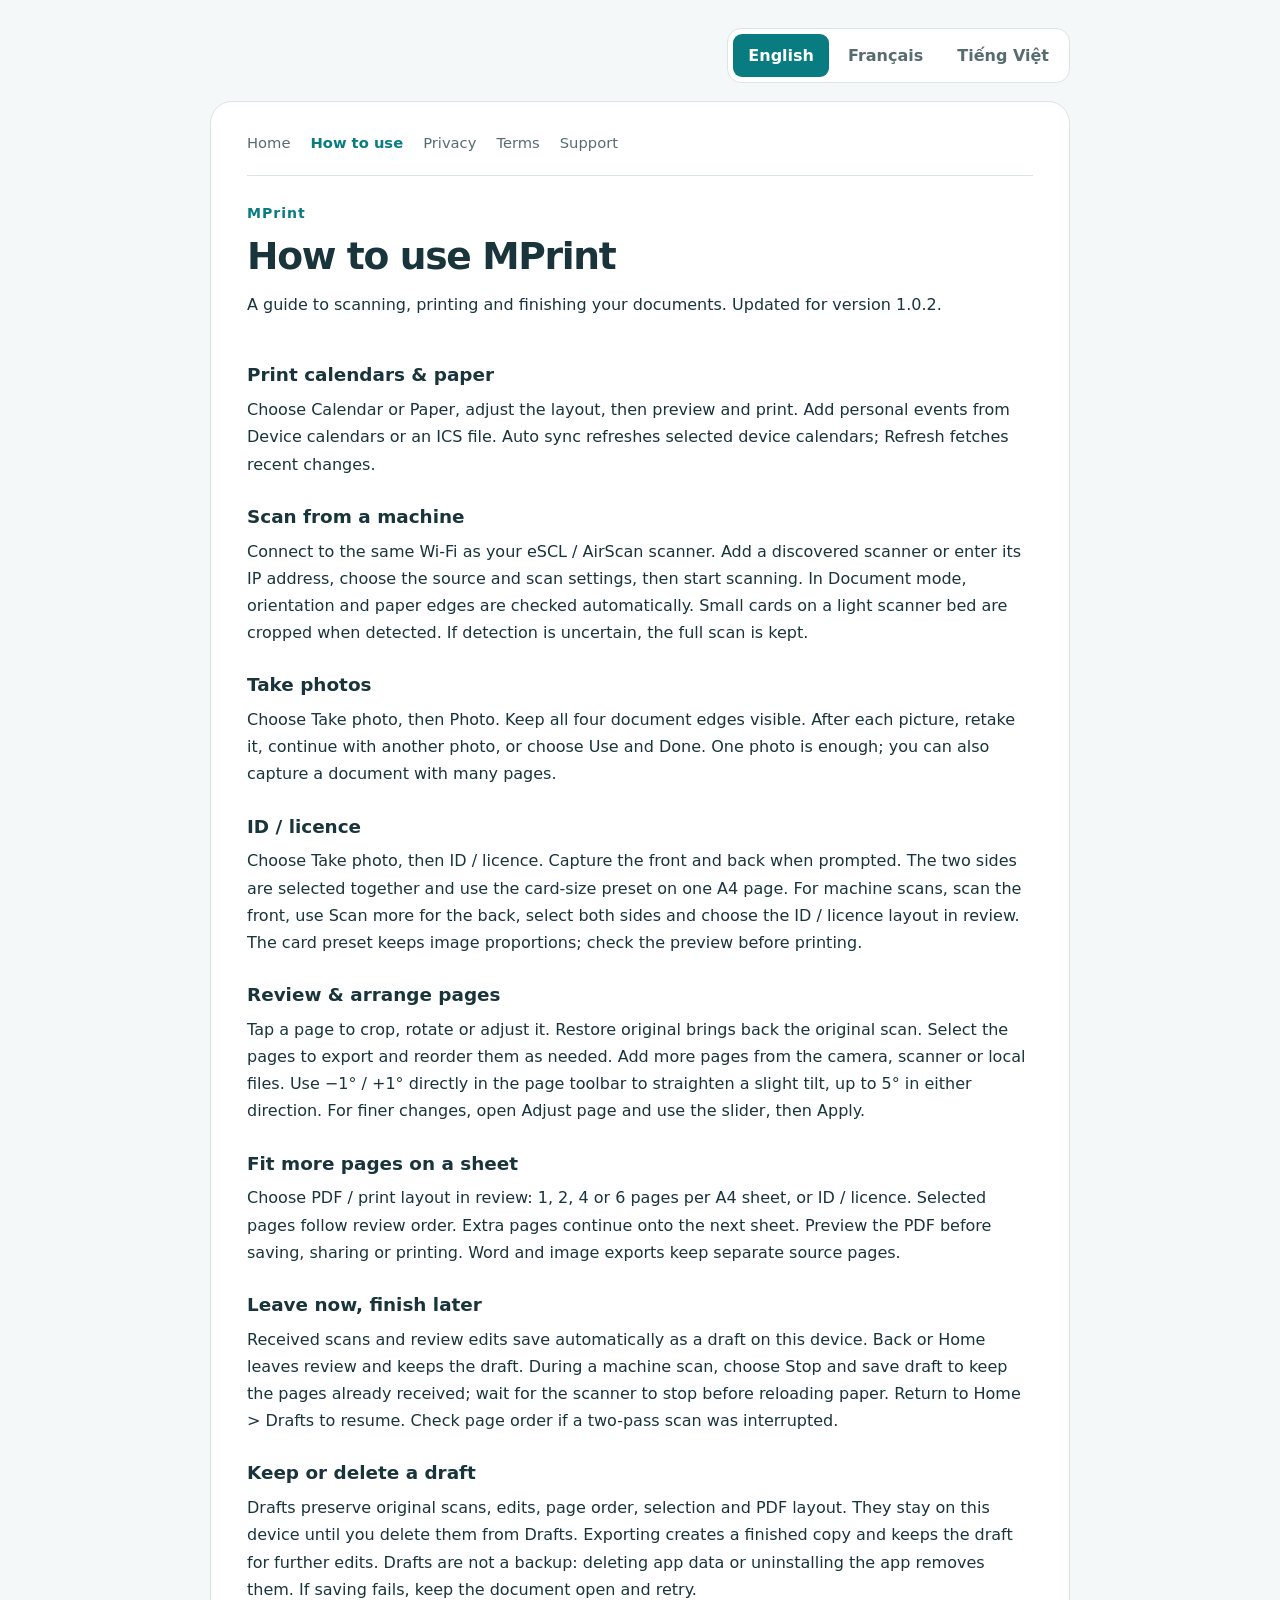
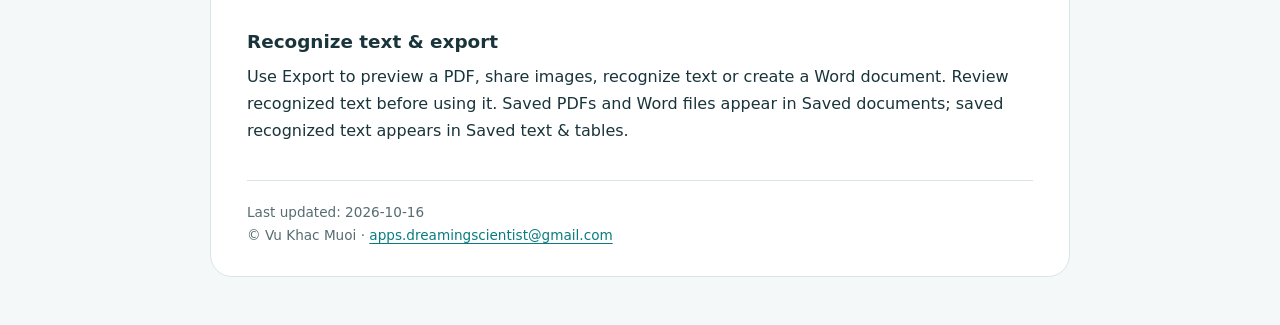
==== guide.html @ 02b1c134 "Add English French and Vietnamese tabs and updated MPrint guide" ====
<!doctype html>
<html lang="en" class="no-js"><head><meta charset="utf-8"><meta name="viewport" content="width=device-width,initial-scale=1">
<meta name="description" content="MPrint help, privacy and terms in English, French and Vietnamese.">
<title>How to use MPrint — MPrint</title>
<link rel="stylesheet" href="style.css"><script src="language.js" defer></script></head>
<body><main>
<div class="language-tabs" role="tablist" aria-label="Language / Langue / Ngôn ngữ"><a id="tab-en" role="tab" aria-controls="panel-en" aria-selected="true" tabindex="0" href="?lang=en" lang="en">English</a>
<a id="tab-fr" role="tab" aria-controls="panel-fr" aria-selected="false" tabindex="-1" href="?lang=fr" lang="fr">Français</a>
<a id="tab-vi" role="tab" aria-controls="panel-vi" aria-selected="false" tabindex="-1" href="?lang=vi" lang="vi">Tiếng Việt</a></div>
<section class="language-panel" id="panel-en" role="tabpanel" aria-labelledby="tab-en" lang="en" data-title="How to use MPrint — MPrint">
<nav aria-label="Main navigation"><a href="index.html?lang=en">Home</a><a href="guide.html?lang=en" aria-current="page">How to use</a><a href="privacy.html?lang=en">Privacy</a><a href="terms.html?lang=en">Terms</a><a href="support.html?lang=en">Support</a></nav>
<header><p class="eyebrow">MPrint</p><h1>How to use MPrint</h1><p>A guide to scanning, printing and finishing your documents. Updated for version 1.0.2.</p></header>
<section class="content-section"><h2>Print calendars &amp; paper</h2><p>Choose Calendar or Paper, adjust the layout, then preview and print. Add personal events from Device calendars or an ICS file. Auto sync refreshes selected device calendars; Refresh fetches recent changes.</p></section><section class="content-section"><h2>Scan from a machine</h2><p>Connect to the same Wi-Fi as your eSCL / AirScan scanner. Add a discovered scanner or enter its IP address, choose the source and scan settings, then start scanning. In Document mode, orientation and paper edges are checked automatically. Small cards on a light scanner bed are cropped when detected. If detection is uncertain, the full scan is kept.</p></section><section class="content-section"><h2>Take photos</h2><p>Choose Take photo, then Photo. Keep all four document edges visible. After each picture, retake it, continue with another photo, or choose Use and Done. One photo is enough; you can also capture a document with many pages.</p></section><section class="content-section"><h2>ID / licence</h2><p>Choose Take photo, then ID / licence. Capture the front and back when prompted. The two sides are selected together and use the card-size preset on one A4 page. For machine scans, scan the front, use Scan more for the back, select both sides and choose the ID / licence layout in review. The card preset keeps image proportions; check the preview before printing.</p></section><section class="content-section"><h2>Review &amp; arrange pages</h2><p>Tap a page to crop, rotate or adjust it. Restore original brings back the original scan. Select the pages to export and reorder them as needed. Add more pages from the camera, scanner or local files. Use −1° / +1° directly in the page toolbar to straighten a slight tilt, up to 5° in either direction. For finer changes, open Adjust page and use the slider, then Apply.</p></section><section class="content-section"><h2>Fit more pages on a sheet</h2><p>Choose PDF / print layout in review: 1, 2, 4 or 6 pages per A4 sheet, or ID / licence. Selected pages follow review order. Extra pages continue onto the next sheet. Preview the PDF before saving, sharing or printing. Word and image exports keep separate source pages.</p></section><section class="content-section"><h2>Leave now, finish later</h2><p>Received scans and review edits save automatically as a draft on this device. Back or Home leaves review and keeps the draft. During a machine scan, choose Stop and save draft to keep the pages already received; wait for the scanner to stop before reloading paper. Return to Home &gt; Drafts to resume. Check page order if a two-pass scan was interrupted.</p></section><section class="content-section"><h2>Keep or delete a draft</h2><p>Drafts preserve original scans, edits, page order, selection and PDF layout. They stay on this device until you delete them from Drafts. Exporting creates a finished copy and keeps the draft for further edits. Drafts are not a backup: deleting app data or uninstalling the app removes them. If saving fails, keep the document open and retry.</p></section><section class="content-section"><h2>Recognize text &amp; export</h2><p>Use Export to preview a PDF, share images, recognize text or create a Word document. Review recognized text before using it. Saved PDFs and Word files appear in Saved documents; saved recognized text appears in Saved text &amp; tables.</p></section>
<footer><p>Last updated: <time datetime="2026-10-16">2026-10-16</time></p><p>© Vu Khac Muoi · <a href="mailto:apps.dreamingscientist@gmail.com">apps.dreamingscientist@gmail.com</a></p></footer>
</section><section class="language-panel" id="panel-fr" role="tabpanel" aria-labelledby="tab-fr" lang="fr" data-title="Utiliser MPrint — MPrint" hidden>
<nav aria-label="Navigation principale"><a href="index.html?lang=fr">Accueil</a><a href="guide.html?lang=fr" aria-current="page">Mode d’emploi</a><a href="privacy.html?lang=fr">Confidentialité</a><a href="terms.html?lang=fr">Conditions</a><a href="support.html?lang=fr">Assistance</a></nav>
<header><p class="eyebrow">MPrint</p><h1>Utiliser MPrint</h1><p>Un guide pour numériser, imprimer et finaliser vos documents. À jour pour la version 1.0.2.</p></header>
<section class="content-section"><h2>Imprimer des calendriers et du papier</h2><p>Choisissez Calendrier ou Papier, ajustez la mise en page, puis prévisualisez et imprimez. Ajoutez vos événements depuis les calendriers de l’appareil ou un fichier ICS. La synchronisation automatique actualise les calendriers sélectionnés ; Actualiser récupère les dernières modifications.</p></section><section class="content-section"><h2>Numériser avec un scanner</h2><p>Connectez-vous au même Wi-Fi que votre scanner eSCL / AirScan. Ajoutez un scanner détecté ou saisissez son adresse IP, choisissez la source et les réglages, puis lancez la numérisation. En mode Document, l’orientation et les bords sont vérifiés automatiquement. Les petites cartes sur un fond clair sont recadrées lorsqu’elles sont détectées. En cas de doute, la numérisation complète est conservée.</p></section><section class="content-section"><h2>Prendre des photos</h2><p>Choisissez Prendre une photo, puis Photo. Gardez les quatre bords du document visibles. Après chaque prise, recommencez, ajoutez une autre photo ou choisissez Utiliser et terminer. Une seule photo suffit ; vous pouvez aussi photographier plusieurs pages.</p></section><section class="content-section"><h2>Identité / permis</h2><p>Choisissez Prendre une photo, puis Identité / permis. Photographiez le recto et le verso lorsque demandé. Les deux faces sont sélectionnées et placées au format carte sur une page A4. Avec un scanner, numérisez le recto, utilisez Numériser plus pour le verso, sélectionnez les deux faces et choisissez la mise en page Identité / permis. Le format carte conserve les proportions ; vérifiez l’aperçu avant d’imprimer.</p></section><section class="content-section"><h2>Vérifier et organiser les pages</h2><p>Touchez une page pour la recadrer, la faire pivoter ou la retoucher. Restaurer l’original rétablit la numérisation initiale. Sélectionnez les pages à exporter et réorganisez-les. Ajoutez des pages depuis l’appareil photo, le scanner ou des fichiers locaux. Utilisez −1° / +1° directement dans la barre d’outils de la page pour corriger une légère inclinaison, jusqu’à 5° dans chaque sens. Pour un réglage plus fin, ouvrez Ajuster la page, utilisez le curseur, puis Appliquer.</p></section><section class="content-section"><h2>Placer plusieurs pages sur une feuille</h2><p>Choisissez Mise en page PDF / impression : 1, 2, 4 ou 6 pages par feuille A4, ou Identité / permis. Les pages sélectionnées suivent l’ordre de révision. Les pages restantes continuent sur la feuille suivante. Vérifiez le PDF avant de l’enregistrer, le partager ou l’imprimer. Les exports Word et images conservent les pages sources séparées.</p></section><section class="content-section"><h2>Quitter maintenant, terminer plus tard</h2><p>Les pages reçues et les retouches sont automatiquement enregistrées comme brouillon sur cet appareil. Retour ou Accueil quitte la révision en conservant le brouillon. Pendant une numérisation, choisissez Arrêter et garder le brouillon pour conserver les pages reçues ; attendez l’arrêt du scanner avant de recharger du papier. Revenez dans Accueil &gt; Brouillons pour reprendre. Vérifiez l’ordre des pages si une numérisation en deux passages a été interrompue.</p></section><section class="content-section"><h2>Conserver ou supprimer un brouillon</h2><p>Les brouillons conservent les originaux, les retouches, l’ordre, la sélection et la mise en page PDF. Ils restent sur cet appareil jusqu’à leur suppression dans Brouillons. Un export crée une copie finale et conserve le brouillon. Les brouillons ne sont pas une sauvegarde : effacer les données ou désinstaller l’application les supprime. Si l’enregistrement échoue, gardez le document ouvert et réessayez.</p></section><section class="content-section"><h2>Reconnaître le texte et exporter</h2><p>Utilisez Exporter pour prévisualiser un PDF, partager des images, reconnaître du texte ou créer un document Word. Vérifiez le texte reconnu avant de l’utiliser. Les PDF et fichiers Word enregistrés sont dans Documents enregistrés ; le texte reconnu enregistré est dans Textes et tableaux enregistrés.</p></section>
<footer><p>Dernière mise à jour: <time datetime="2026-10-16">2026-10-16</time></p><p>© Vu Khac Muoi · <a href="mailto:apps.dreamingscientist@gmail.com">apps.dreamingscientist@gmail.com</a></p></footer>
</section><section class="language-panel" id="panel-vi" role="tabpanel" aria-labelledby="tab-vi" lang="vi" data-title="Cách sử dụng MPrint — MPrint" hidden>
<nav aria-label="Điều hướng chính"><a href="index.html?lang=vi">Trang chủ</a><a href="guide.html?lang=vi" aria-current="page">Cách sử dụng</a><a href="privacy.html?lang=vi">Quyền riêng tư</a><a href="terms.html?lang=vi">Điều khoản</a><a href="support.html?lang=vi">Hỗ trợ</a></nav>
<header><p class="eyebrow">MPrint</p><h1>Cách sử dụng MPrint</h1><p>Hướng dẫn quét, in và hoàn thành tài liệu. Cập nhật cho phiên bản 1.0.2.</p></header>
<section class="content-section"><h2>In lịch và giấy</h2><p>Chọn Lịch hoặc Giấy, chỉnh bố cục, rồi xem trước và in. Thêm sự kiện cá nhân từ lịch trên thiết bị hoặc tệp ICS. Tự động đồng bộ cập nhật các lịch đã chọn; Làm mới lấy các thay đổi gần đây.</p></section><section class="content-section"><h2>Quét từ máy quét</h2><p>Kết nối cùng Wi-Fi với máy quét eSCL / AirScan. Thêm máy được tìm thấy hoặc nhập địa chỉ IP, chọn nguồn giấy và thiết lập, rồi bắt đầu quét. Ở chế độ Tài liệu, ứng dụng tự kiểm tra hướng và cạnh giấy. Thẻ nhỏ trên nền máy quét sáng sẽ được cắt khi nhận diện được. Nếu không chắc chắn, ứng dụng giữ nguyên toàn bộ bản quét.</p></section><section class="content-section"><h2>Chụp ảnh</h2><p>Chọn Chụp ảnh, rồi chọn Ảnh. Giữ rõ cả bốn cạnh tài liệu. Sau mỗi lần chụp, có thể chụp lại, chụp thêm ảnh hoặc chọn Dùng và xong. Có thể chỉ chụp một ảnh hoặc chụp tài liệu nhiều trang.</p></section><section class="content-section"><h2>CCCD / bằng lái</h2><p>Chọn Chụp ảnh, rồi CCCD / bằng lái. Chụp mặt trước và mặt sau theo hướng dẫn. Hai mặt được chọn cùng nhau và dùng kích thước thẻ có sẵn trên một trang A4. Nếu dùng máy quét, quét mặt trước, dùng Quét thêm để quét mặt sau, chọn cả hai mặt rồi chọn bố cục CCCD / bằng lái. Kích thước thẻ giữ nguyên tỷ lệ ảnh; kiểm tra bản xem trước trước khi in.</p></section><section class="content-section"><h2>Xem lại và sắp xếp trang</h2><p>Chạm vào trang để cắt, xoay hoặc điều chỉnh. Khôi phục bản gốc đưa trang về bản quét ban đầu. Chọn các trang cần xuất và sắp xếp lại nếu cần. Thêm trang từ máy ảnh, máy quét hoặc tệp trên thiết bị. Dùng −1° / +1° ngay trên thanh công cụ trang để chỉnh độ nghiêng nhẹ, tối đa 5° theo mỗi hướng. Để chỉnh nhỏ hơn, mở Điều chỉnh trang, dùng thanh trượt rồi chọn Áp dụng.</p></section><section class="content-section"><h2>Ghép nhiều trang trên một tờ</h2><p>Chọn Bố cục PDF / in khi xem lại: 1, 2, 4 hoặc 6 trang trên mỗi tờ A4, hoặc CCCD / bằng lái. Các trang đã chọn theo thứ tự xem lại. Trang dư chuyển sang tờ tiếp theo. Xem trước PDF trước khi lưu, chia sẻ hoặc in. Khi xuất Word và ảnh, các trang nguồn vẫn riêng biệt.</p></section><section class="content-section"><h2>Rời đi và hoàn thành sau</h2><p>Các trang đã nhận và thay đổi khi xem lại tự động được lưu thành bản nháp trên thiết bị. Quay lại hoặc Trang chủ sẽ rời màn hình xem lại và giữ bản nháp. Khi máy đang quét, chọn Dừng và lưu nháp để giữ các trang đã nhận; chờ máy dừng trước khi nạp lại giấy. Vào Trang chủ &gt; Bản nháp để tiếp tục. Kiểm tra thứ tự trang nếu lượt quét hai lần bị gián đoạn.</p></section><section class="content-section"><h2>Giữ hoặc xóa bản nháp</h2><p>Bản nháp giữ bản quét gốc, chỉnh sửa, thứ tự trang, lựa chọn và bố cục PDF. Bản nháp ở trên thiết bị cho đến khi bạn xóa trong Bản nháp. Xuất tài liệu tạo bản hoàn chỉnh và vẫn giữ bản nháp để sửa tiếp. Bản nháp không thay thế sao lưu: xóa dữ liệu hoặc gỡ ứng dụng sẽ xóa bản nháp. Nếu lưu lỗi, giữ tài liệu mở và thử lại.</p></section><section class="content-section"><h2>Nhận dạng chữ và xuất</h2><p>Dùng Xuất để xem trước PDF, chia sẻ ảnh, nhận dạng chữ hoặc tạo tài liệu Word. Kiểm tra chữ đã nhận dạng trước khi sử dụng. PDF và Word đã lưu nằm trong Tài liệu đã lưu; chữ nhận dạng đã lưu nằm trong Văn bản và bảng đã lưu.</p></section>
<footer><p>Cập nhật lần cuối: <time datetime="2026-10-16">2026-10-16</time></p><p>© Vu Khac Muoi · <a href="mailto:apps.dreamingscientist@gmail.com">apps.dreamingscientist@gmail.com</a></p></footer>
</section>
</main></body></html>
---- style.css ----
:root { color-scheme: light dark; --background:#f5f8f8; --surface:#fff; --text:#19343a; --muted:#576c71; --accent:#087c80; --line:#d9e6e6; --tint:#e7f4f3; }
* { box-sizing:border-box; }
body { margin:0; background:var(--background); color:var(--text); font:16px/1.7 system-ui,-apple-system,"Segoe UI",sans-serif; }
main { width:min(860px,calc(100% - 32px)); margin:28px auto 48px; }
.language-tabs { display:flex; gap:4px; padding:5px; width:fit-content; max-width:100%; margin:0 0 18px auto; border:1px solid var(--line); border-radius:14px; background:var(--surface); }
.language-tabs a { padding:8px 15px; border-radius:9px; color:var(--muted); text-decoration:none; font-weight:650; white-space:nowrap; }
.language-tabs a[aria-selected="true"] { background:var(--accent); color:white; }
.language-panel { border:1px solid var(--line); border-radius:22px; background:var(--surface); padding:28px 36px; }
nav { display:flex; flex-wrap:wrap; gap:8px 20px; padding-bottom:20px; border-bottom:1px solid var(--line); font-size:.92rem; }
nav a { color:var(--muted); text-decoration:none; }
nav a[aria-current="page"] { color:var(--accent); font-weight:700; }
header { padding:26px 0 6px; }
.eyebrow { color:var(--accent); font-size:.88rem; font-weight:750; letter-spacing:.07em; margin:0 0 8px; }
h1 { margin:0 0 12px; font-size:clamp(1.7rem,5vw,2.35rem); line-height:1.2; letter-spacing:-.035em; }
h2 { margin:0 0 8px; font-size:1.15rem; line-height:1.4; }
p { margin:0 0 12px; }
.content-section { margin-top:26px; }
a { color:var(--accent); text-underline-offset:3px; }
a:hover { text-decoration:underline; }
a:focus-visible { outline:3px solid var(--accent); outline-offset:4px; }
li + li { margin-top:8px; }
ul { padding-left:22px; }
footer { color:var(--muted); font-size:.85rem; margin-top:36px; padding-top:20px; border-top:1px solid var(--line); overflow-wrap:anywhere; }
footer p { margin:0; }
.muted { color:var(--muted); }
.no-js .language-tabs { display:none; }
.no-js .language-panel[hidden] { display:block; margin-top:24px; }
@media(max-width:540px) { main { width:calc(100% - 24px); margin-top:16px; } .language-panel { padding:20px 18px; border-radius:16px; } .language-tabs { width:100%; margin:0 0 14px; } .language-tabs a { flex:1; text-align:center; padding:8px 6px; font-size:.9rem; } nav { gap:8px 14px; } }
@media(prefers-color-scheme:dark) { :root { --background:#102126; --surface:#172e33; --text:#e7f2f1; --muted:#adc2c4; --accent:#74d7d2; --line:#304b50; --tint:#24464a; } .language-tabs a[aria-selected="true"] { color:#102126; } }
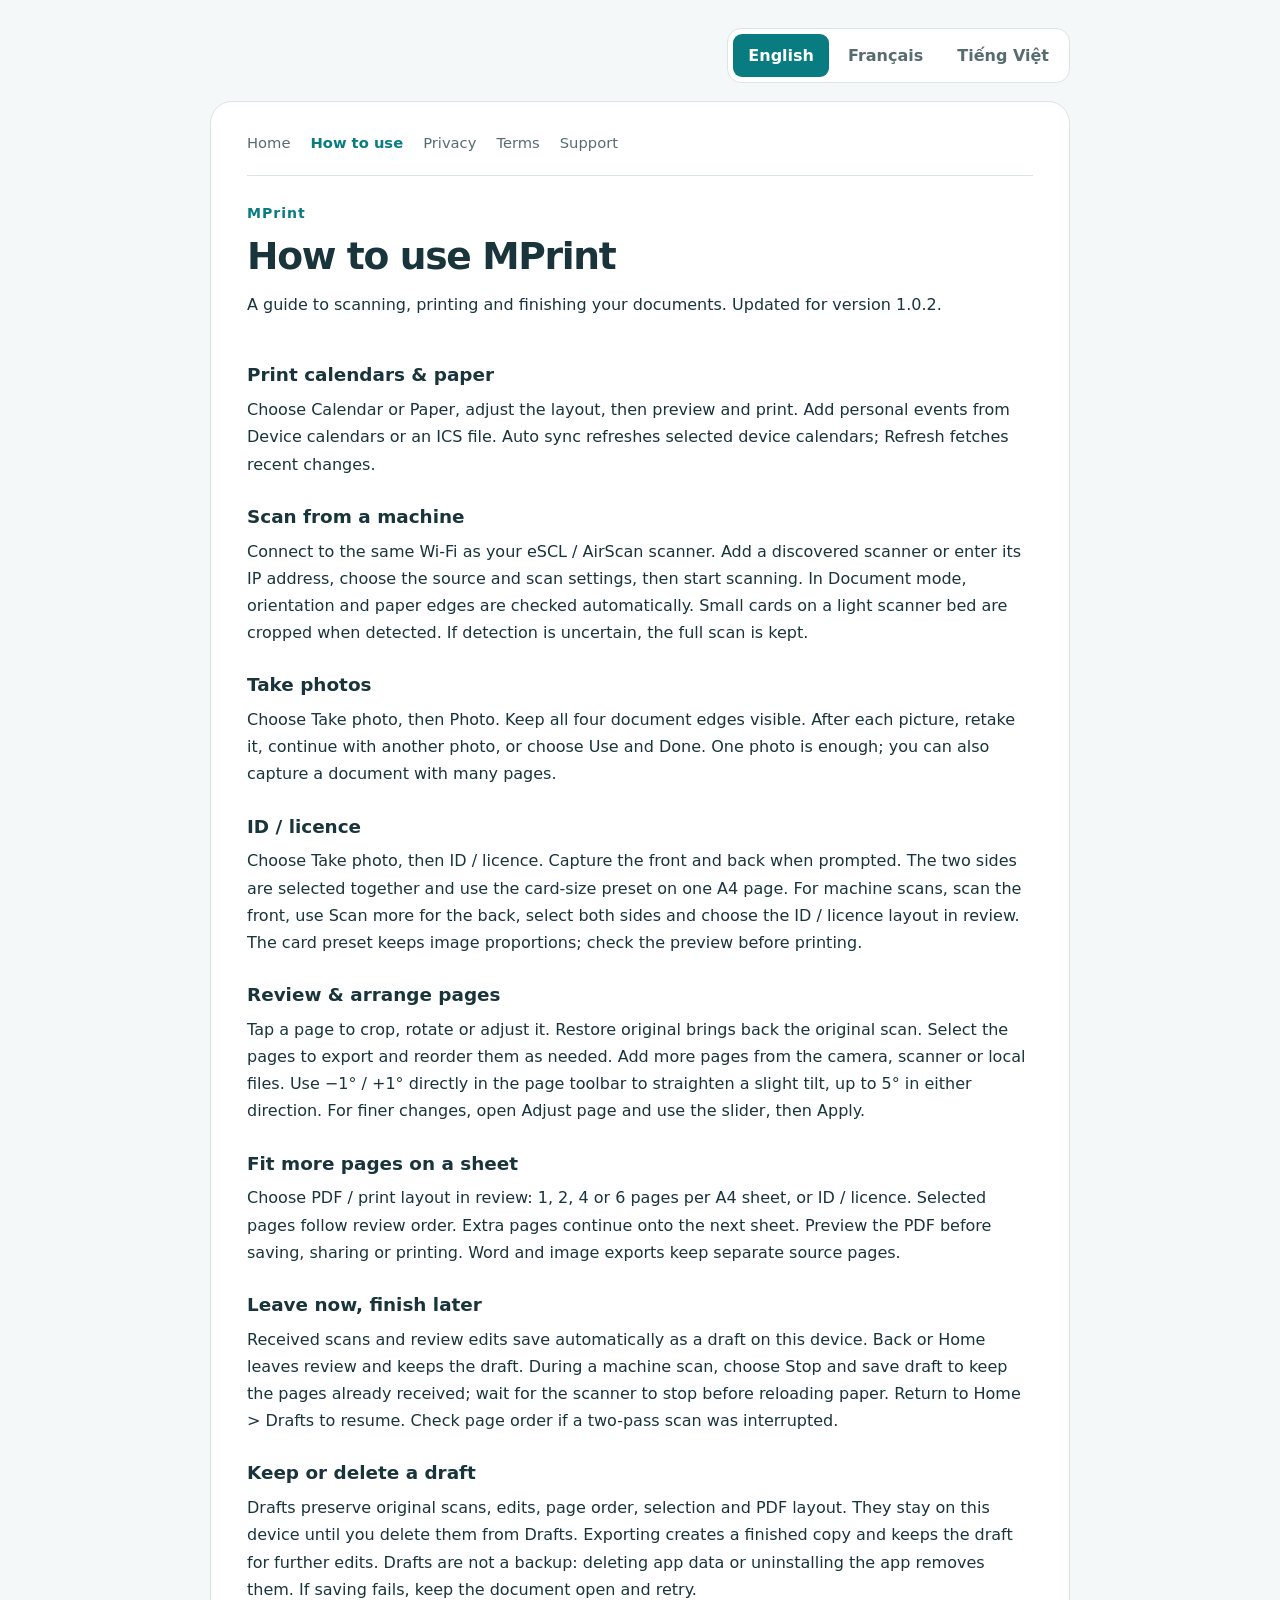
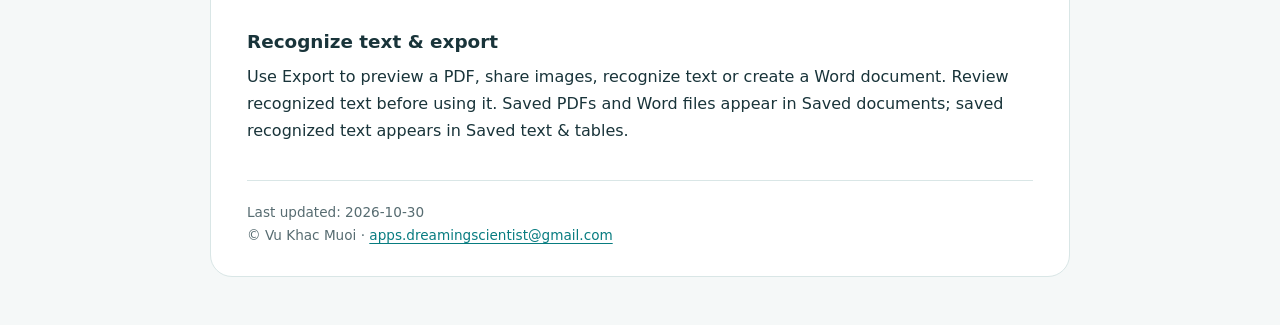
==== commit 47644406: "Align privacy policy with ATT and AdMob behavior" ====
--- a/guide.html
+++ b/guide.html
@@ -11,16 +11,16 @@
 <nav aria-label="Main navigation"><a href="index.html?lang=en">Home</a><a href="guide.html?lang=en" aria-current="page">How to use</a><a href="privacy.html?lang=en">Privacy</a><a href="terms.html?lang=en">Terms</a><a href="support.html?lang=en">Support</a></nav>
 <header><p class="eyebrow">MPrint</p><h1>How to use MPrint</h1><p>A guide to scanning, printing and finishing your documents. Updated for version 1.0.2.</p></header>
 <section class="content-section"><h2>Print calendars &amp; paper</h2><p>Choose Calendar or Paper, adjust the layout, then preview and print. Add personal events from Device calendars or an ICS file. Auto sync refreshes selected device calendars; Refresh fetches recent changes.</p></section><section class="content-section"><h2>Scan from a machine</h2><p>Connect to the same Wi-Fi as your eSCL / AirScan scanner. Add a discovered scanner or enter its IP address, choose the source and scan settings, then start scanning. In Document mode, orientation and paper edges are checked automatically. Small cards on a light scanner bed are cropped when detected. If detection is uncertain, the full scan is kept.</p></section><section class="content-section"><h2>Take photos</h2><p>Choose Take photo, then Photo. Keep all four document edges visible. After each picture, retake it, continue with another photo, or choose Use and Done. One photo is enough; you can also capture a document with many pages.</p></section><section class="content-section"><h2>ID / licence</h2><p>Choose Take photo, then ID / licence. Capture the front and back when prompted. The two sides are selected together and use the card-size preset on one A4 page. For machine scans, scan the front, use Scan more for the back, select both sides and choose the ID / licence layout in review. The card preset keeps image proportions; check the preview before printing.</p></section><section class="content-section"><h2>Review &amp; arrange pages</h2><p>Tap a page to crop, rotate or adjust it. Restore original brings back the original scan. Select the pages to export and reorder them as needed. Add more pages from the camera, scanner or local files. Use −1° / +1° directly in the page toolbar to straighten a slight tilt, up to 5° in either direction. For finer changes, open Adjust page and use the slider, then Apply.</p></section><section class="content-section"><h2>Fit more pages on a sheet</h2><p>Choose PDF / print layout in review: 1, 2, 4 or 6 pages per A4 sheet, or ID / licence. Selected pages follow review order. Extra pages continue onto the next sheet. Preview the PDF before saving, sharing or printing. Word and image exports keep separate source pages.</p></section><section class="content-section"><h2>Leave now, finish later</h2><p>Received scans and review edits save automatically as a draft on this device. Back or Home leaves review and keeps the draft. During a machine scan, choose Stop and save draft to keep the pages already received; wait for the scanner to stop before reloading paper. Return to Home &gt; Drafts to resume. Check page order if a two-pass scan was interrupted.</p></section><section class="content-section"><h2>Keep or delete a draft</h2><p>Drafts preserve original scans, edits, page order, selection and PDF layout. They stay on this device until you delete them from Drafts. Exporting creates a finished copy and keeps the draft for further edits. Drafts are not a backup: deleting app data or uninstalling the app removes them. If saving fails, keep the document open and retry.</p></section><section class="content-section"><h2>Recognize text &amp; export</h2><p>Use Export to preview a PDF, share images, recognize text or create a Word document. Review recognized text before using it. Saved PDFs and Word files appear in Saved documents; saved recognized text appears in Saved text &amp; tables.</p></section>
-<footer><p>Last updated: <time datetime="2026-10-16">2026-10-16</time></p><p>© Vu Khac Muoi · <a href="mailto:apps.dreamingscientist@gmail.com">apps.dreamingscientist@gmail.com</a></p></footer>
+<footer><p>Last updated: <time datetime="2026-10-30">2026-10-30</time></p><p>© Vu Khac Muoi · <a href="mailto:apps.dreamingscientist@gmail.com">apps.dreamingscientist@gmail.com</a></p></footer>
 </section><section class="language-panel" id="panel-fr" role="tabpanel" aria-labelledby="tab-fr" lang="fr" data-title="Utiliser MPrint — MPrint" hidden>
 <nav aria-label="Navigation principale"><a href="index.html?lang=fr">Accueil</a><a href="guide.html?lang=fr" aria-current="page">Mode d’emploi</a><a href="privacy.html?lang=fr">Confidentialité</a><a href="terms.html?lang=fr">Conditions</a><a href="support.html?lang=fr">Assistance</a></nav>
 <header><p class="eyebrow">MPrint</p><h1>Utiliser MPrint</h1><p>Un guide pour numériser, imprimer et finaliser vos documents. À jour pour la version 1.0.2.</p></header>
 <section class="content-section"><h2>Imprimer des calendriers et du papier</h2><p>Choisissez Calendrier ou Papier, ajustez la mise en page, puis prévisualisez et imprimez. Ajoutez vos événements depuis les calendriers de l’appareil ou un fichier ICS. La synchronisation automatique actualise les calendriers sélectionnés ; Actualiser récupère les dernières modifications.</p></section><section class="content-section"><h2>Numériser avec un scanner</h2><p>Connectez-vous au même Wi-Fi que votre scanner eSCL / AirScan. Ajoutez un scanner détecté ou saisissez son adresse IP, choisissez la source et les réglages, puis lancez la numérisation. En mode Document, l’orientation et les bords sont vérifiés automatiquement. Les petites cartes sur un fond clair sont recadrées lorsqu’elles sont détectées. En cas de doute, la numérisation complète est conservée.</p></section><section class="content-section"><h2>Prendre des photos</h2><p>Choisissez Prendre une photo, puis Photo. Gardez les quatre bords du document visibles. Après chaque prise, recommencez, ajoutez une autre photo ou choisissez Utiliser et terminer. Une seule photo suffit ; vous pouvez aussi photographier plusieurs pages.</p></section><section class="content-section"><h2>Identité / permis</h2><p>Choisissez Prendre une photo, puis Identité / permis. Photographiez le recto et le verso lorsque demandé. Les deux faces sont sélectionnées et placées au format carte sur une page A4. Avec un scanner, numérisez le recto, utilisez Numériser plus pour le verso, sélectionnez les deux faces et choisissez la mise en page Identité / permis. Le format carte conserve les proportions ; vérifiez l’aperçu avant d’imprimer.</p></section><section class="content-section"><h2>Vérifier et organiser les pages</h2><p>Touchez une page pour la recadrer, la faire pivoter ou la retoucher. Restaurer l’original rétablit la numérisation initiale. Sélectionnez les pages à exporter et réorganisez-les. Ajoutez des pages depuis l’appareil photo, le scanner ou des fichiers locaux. Utilisez −1° / +1° directement dans la barre d’outils de la page pour corriger une légère inclinaison, jusqu’à 5° dans chaque sens. Pour un réglage plus fin, ouvrez Ajuster la page, utilisez le curseur, puis Appliquer.</p></section><section class="content-section"><h2>Placer plusieurs pages sur une feuille</h2><p>Choisissez Mise en page PDF / impression : 1, 2, 4 ou 6 pages par feuille A4, ou Identité / permis. Les pages sélectionnées suivent l’ordre de révision. Les pages restantes continuent sur la feuille suivante. Vérifiez le PDF avant de l’enregistrer, le partager ou l’imprimer. Les exports Word et images conservent les pages sources séparées.</p></section><section class="content-section"><h2>Quitter maintenant, terminer plus tard</h2><p>Les pages reçues et les retouches sont automatiquement enregistrées comme brouillon sur cet appareil. Retour ou Accueil quitte la révision en conservant le brouillon. Pendant une numérisation, choisissez Arrêter et garder le brouillon pour conserver les pages reçues ; attendez l’arrêt du scanner avant de recharger du papier. Revenez dans Accueil &gt; Brouillons pour reprendre. Vérifiez l’ordre des pages si une numérisation en deux passages a été interrompue.</p></section><section class="content-section"><h2>Conserver ou supprimer un brouillon</h2><p>Les brouillons conservent les originaux, les retouches, l’ordre, la sélection et la mise en page PDF. Ils restent sur cet appareil jusqu’à leur suppression dans Brouillons. Un export crée une copie finale et conserve le brouillon. Les brouillons ne sont pas une sauvegarde : effacer les données ou désinstaller l’application les supprime. Si l’enregistrement échoue, gardez le document ouvert et réessayez.</p></section><section class="content-section"><h2>Reconnaître le texte et exporter</h2><p>Utilisez Exporter pour prévisualiser un PDF, partager des images, reconnaître du texte ou créer un document Word. Vérifiez le texte reconnu avant de l’utiliser. Les PDF et fichiers Word enregistrés sont dans Documents enregistrés ; le texte reconnu enregistré est dans Textes et tableaux enregistrés.</p></section>
-<footer><p>Dernière mise à jour: <time datetime="2026-10-16">2026-10-16</time></p><p>© Vu Khac Muoi · <a href="mailto:apps.dreamingscientist@gmail.com">apps.dreamingscientist@gmail.com</a></p></footer>
+<footer><p>Dernière mise à jour: <time datetime="2026-10-30">2026-10-30</time></p><p>© Vu Khac Muoi · <a href="mailto:apps.dreamingscientist@gmail.com">apps.dreamingscientist@gmail.com</a></p></footer>
 </section><section class="language-panel" id="panel-vi" role="tabpanel" aria-labelledby="tab-vi" lang="vi" data-title="Cách sử dụng MPrint — MPrint" hidden>
 <nav aria-label="Điều hướng chính"><a href="index.html?lang=vi">Trang chủ</a><a href="guide.html?lang=vi" aria-current="page">Cách sử dụng</a><a href="privacy.html?lang=vi">Quyền riêng tư</a><a href="terms.html?lang=vi">Điều khoản</a><a href="support.html?lang=vi">Hỗ trợ</a></nav>
 <header><p class="eyebrow">MPrint</p><h1>Cách sử dụng MPrint</h1><p>Hướng dẫn quét, in và hoàn thành tài liệu. Cập nhật cho phiên bản 1.0.2.</p></header>
 <section class="content-section"><h2>In lịch và giấy</h2><p>Chọn Lịch hoặc Giấy, chỉnh bố cục, rồi xem trước và in. Thêm sự kiện cá nhân từ lịch trên thiết bị hoặc tệp ICS. Tự động đồng bộ cập nhật các lịch đã chọn; Làm mới lấy các thay đổi gần đây.</p></section><section class="content-section"><h2>Quét từ máy quét</h2><p>Kết nối cùng Wi-Fi với máy quét eSCL / AirScan. Thêm máy được tìm thấy hoặc nhập địa chỉ IP, chọn nguồn giấy và thiết lập, rồi bắt đầu quét. Ở chế độ Tài liệu, ứng dụng tự kiểm tra hướng và cạnh giấy. Thẻ nhỏ trên nền máy quét sáng sẽ được cắt khi nhận diện được. Nếu không chắc chắn, ứng dụng giữ nguyên toàn bộ bản quét.</p></section><section class="content-section"><h2>Chụp ảnh</h2><p>Chọn Chụp ảnh, rồi chọn Ảnh. Giữ rõ cả bốn cạnh tài liệu. Sau mỗi lần chụp, có thể chụp lại, chụp thêm ảnh hoặc chọn Dùng và xong. Có thể chỉ chụp một ảnh hoặc chụp tài liệu nhiều trang.</p></section><section class="content-section"><h2>CCCD / bằng lái</h2><p>Chọn Chụp ảnh, rồi CCCD / bằng lái. Chụp mặt trước và mặt sau theo hướng dẫn. Hai mặt được chọn cùng nhau và dùng kích thước thẻ có sẵn trên một trang A4. Nếu dùng máy quét, quét mặt trước, dùng Quét thêm để quét mặt sau, chọn cả hai mặt rồi chọn bố cục CCCD / bằng lái. Kích thước thẻ giữ nguyên tỷ lệ ảnh; kiểm tra bản xem trước trước khi in.</p></section><section class="content-section"><h2>Xem lại và sắp xếp trang</h2><p>Chạm vào trang để cắt, xoay hoặc điều chỉnh. Khôi phục bản gốc đưa trang về bản quét ban đầu. Chọn các trang cần xuất và sắp xếp lại nếu cần. Thêm trang từ máy ảnh, máy quét hoặc tệp trên thiết bị. Dùng −1° / +1° ngay trên thanh công cụ trang để chỉnh độ nghiêng nhẹ, tối đa 5° theo mỗi hướng. Để chỉnh nhỏ hơn, mở Điều chỉnh trang, dùng thanh trượt rồi chọn Áp dụng.</p></section><section class="content-section"><h2>Ghép nhiều trang trên một tờ</h2><p>Chọn Bố cục PDF / in khi xem lại: 1, 2, 4 hoặc 6 trang trên mỗi tờ A4, hoặc CCCD / bằng lái. Các trang đã chọn theo thứ tự xem lại. Trang dư chuyển sang tờ tiếp theo. Xem trước PDF trước khi lưu, chia sẻ hoặc in. Khi xuất Word và ảnh, các trang nguồn vẫn riêng biệt.</p></section><section class="content-section"><h2>Rời đi và hoàn thành sau</h2><p>Các trang đã nhận và thay đổi khi xem lại tự động được lưu thành bản nháp trên thiết bị. Quay lại hoặc Trang chủ sẽ rời màn hình xem lại và giữ bản nháp. Khi máy đang quét, chọn Dừng và lưu nháp để giữ các trang đã nhận; chờ máy dừng trước khi nạp lại giấy. Vào Trang chủ &gt; Bản nháp để tiếp tục. Kiểm tra thứ tự trang nếu lượt quét hai lần bị gián đoạn.</p></section><section class="content-section"><h2>Giữ hoặc xóa bản nháp</h2><p>Bản nháp giữ bản quét gốc, chỉnh sửa, thứ tự trang, lựa chọn và bố cục PDF. Bản nháp ở trên thiết bị cho đến khi bạn xóa trong Bản nháp. Xuất tài liệu tạo bản hoàn chỉnh và vẫn giữ bản nháp để sửa tiếp. Bản nháp không thay thế sao lưu: xóa dữ liệu hoặc gỡ ứng dụng sẽ xóa bản nháp. Nếu lưu lỗi, giữ tài liệu mở và thử lại.</p></section><section class="content-section"><h2>Nhận dạng chữ và xuất</h2><p>Dùng Xuất để xem trước PDF, chia sẻ ảnh, nhận dạng chữ hoặc tạo tài liệu Word. Kiểm tra chữ đã nhận dạng trước khi sử dụng. PDF và Word đã lưu nằm trong Tài liệu đã lưu; chữ nhận dạng đã lưu nằm trong Văn bản và bảng đã lưu.</p></section>
-<footer><p>Cập nhật lần cuối: <time datetime="2026-10-16">2026-10-16</time></p><p>© Vu Khac Muoi · <a href="mailto:apps.dreamingscientist@gmail.com">apps.dreamingscientist@gmail.com</a></p></footer>
+<footer><p>Cập nhật lần cuối: <time datetime="2026-10-30">2026-10-30</time></p><p>© Vu Khac Muoi · <a href="mailto:apps.dreamingscientist@gmail.com">apps.dreamingscientist@gmail.com</a></p></footer>
 </section>
 </main></body></html>
